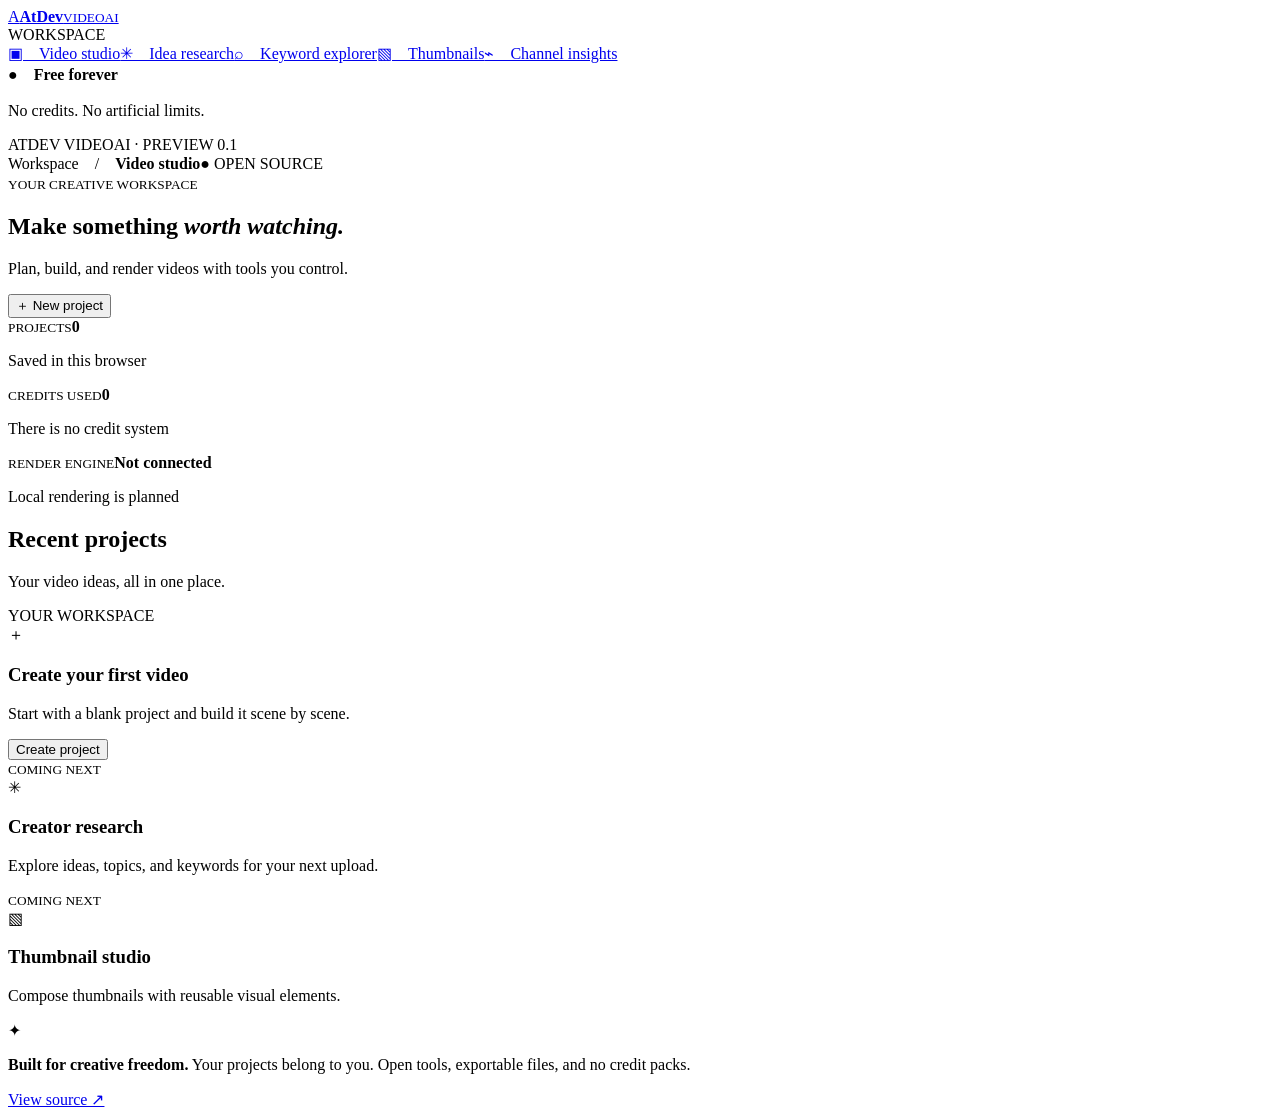
==== index.html @ 1d869035 "feat: add initial VideoAI studio interface" ====
<!doctype html>
<html lang="en">
<head>
<meta charset="UTF-8"><meta name="viewport" content="width=device-width,initial-scale=1">
<meta name="theme-color" content="#10131b"><meta name="description" content="AtDev VideoAI — open-source video creation without credits.">
<title>AtDev VideoAI Studio</title><link rel="stylesheet" href="styles.css">
</head>
<body>
<div class="layout">
<aside class="sidebar">
<a class="brand" href="#"><span class="mark">A</span><span><b>AtDev</b><small>VIDEOAI</small></span></a>
<div class="side-label">WORKSPACE</div>
<nav><a class="active" href="#studio">▣　Video studio</a><a href="#ideas">✳　Idea research</a><a href="#keywords">⌕　Keyword explorer</a><a href="#thumbs">▧　Thumbnails</a><a href="#insights">⌁　Channel insights</a></nav>
<div class="side-bottom"><div class="free"><b>●　Free forever</b><p>No credits. No artificial limits.</p></div><div class="side-label">ATDEV VIDEOAI · PREVIEW 0.1</div></div>
</aside>
<main id="studio">
<header><span>Workspace　/　<b>Video studio</b></span><span class="status">● OPEN SOURCE</span></header>
<section class="hero"><div><small>YOUR CREATIVE WORKSPACE</small><h1>Make something <em>worth watching.</em></h1><p>Plan, build, and render videos with tools you control.</p></div><button id="new">＋ New project</button></section>
<section class="stats"><article><small>PROJECTS</small><strong id="count">0</strong><p>Saved in this browser</p></article><article><small>CREDITS USED</small><strong class="green">0</strong><p>There is no credit system</p></article><article><small>RENDER ENGINE</small><strong class="engine">Not connected</strong><p>Local rendering is planned</p></article></section>
<section class="section-title"><div><h2>Recent projects</h2><p>Your video ideas, all in one place.</p></div><span>YOUR WORKSPACE</span></section>
<section class="cards" id="cards"><article class="create"><div class="plus">＋</div><h3>Create your first video</h3><p>Start with a blank project and build it scene by scene.</p><button class="secondary" id="start">Create project</button></article><article class="feature"><small>COMING NEXT</small><div class="symbol">✳</div><h3>Creator research</h3><p>Explore ideas, topics, and keywords for your next upload.</p></article><article class="feature purple"><small>COMING NEXT</small><div class="symbol">▧</div><h3>Thumbnail studio</h3><p>Compose thumbnails with reusable visual elements.</p></article></section>
<footer><span>✦</span><p><b>Built for creative freedom.</b> Your projects belong to you. Open tools, exportable files, and no credit packs.</p><a href="https://github.com/Reaccionador2Jeje/atdev-videoai">View source ↗</a></footer>
</main></div>
<dialog id="dialog"><form id="form"><div class="dialog-head"><div><small>NEW WORKSPACE</small><h2>Create a project</h2></div><button type="button" class="close" id="close">×</button></div><label for="name">Project name</label><input id="name" maxlength="70" placeholder="My awesome video" required><label for="format">Video format</label><select id="format"><option value="16:9">Landscape · 16:9</option><option value="9:16">Portrait · 9:16</option><option value="1:1">Square · 1:1</option></select><div class="actions"><button type="button" class="secondary" id="cancel">Cancel</button><button class="primary">Create project</button></div></form></dialog>
<script src="app.js"></script>
</body></html>
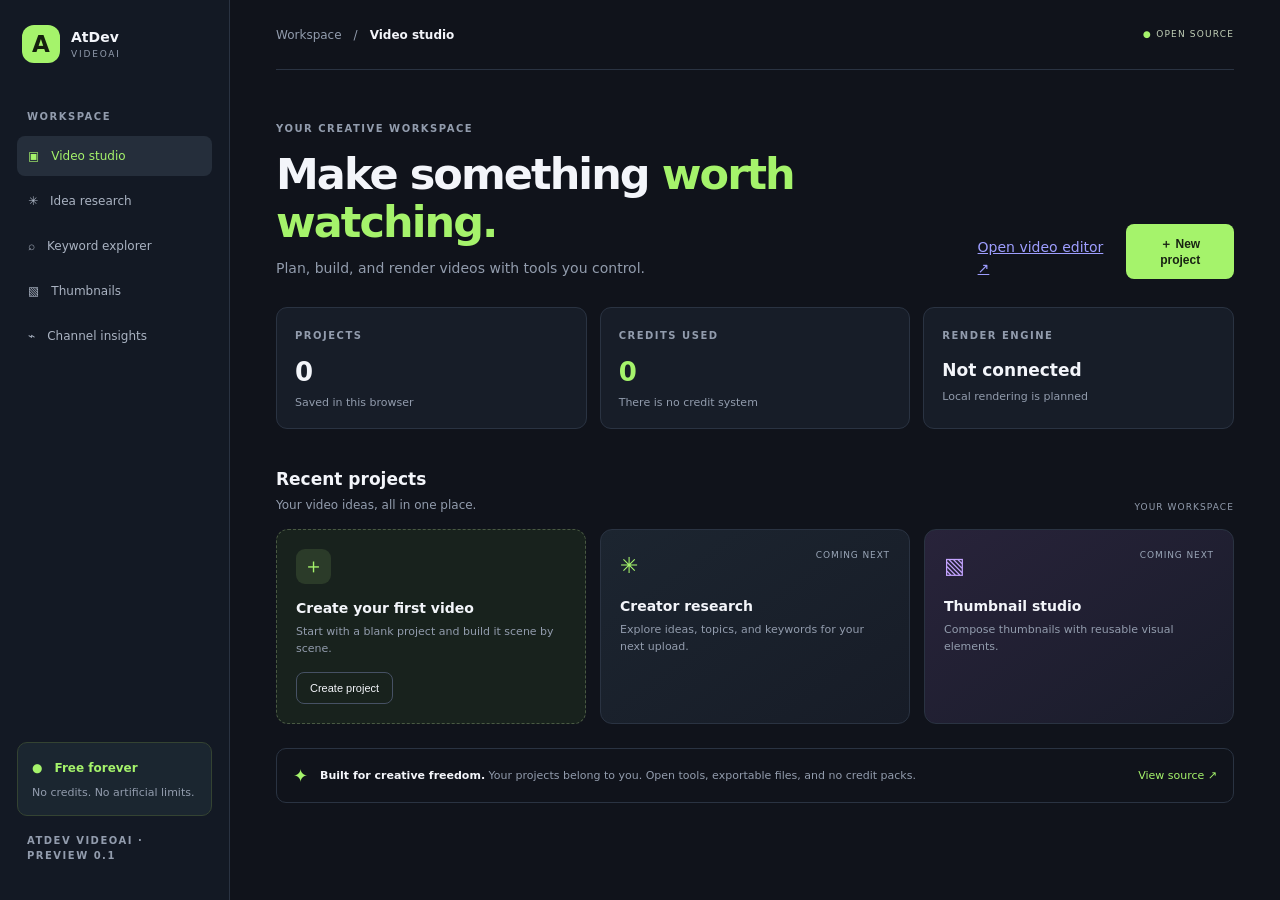
==== commit 393fe6c1: "feat(studio): link dashboard to video editor" ====
--- a/index.html
+++ b/index.html
@@ -15,7 +15,7 @@
 </aside>
 <main id="studio">
 <header><span>Workspace　/　<b>Video studio</b></span><span class="status">● OPEN SOURCE</span></header>
-<section class="hero"><div><small>YOUR CREATIVE WORKSPACE</small><h1>Make something <em>worth watching.</em></h1><p>Plan, build, and render videos with tools you control.</p></div><button id="new">＋ New project</button></section>
+<section class="hero"><div><small>YOUR CREATIVE WORKSPACE</small><h1>Make something <em>worth watching.</em></h1><p>Plan, build, and render videos with tools you control.</p></div><a class="open-editor" href="editor.html">Open video editor ↗</a><button id="new">＋ New project</button></section>
 <section class="stats"><article><small>PROJECTS</small><strong id="count">0</strong><p>Saved in this browser</p></article><article><small>CREDITS USED</small><strong class="green">0</strong><p>There is no credit system</p></article><article><small>RENDER ENGINE</small><strong class="engine">Not connected</strong><p>Local rendering is planned</p></article></section>
 <section class="section-title"><div><h2>Recent projects</h2><p>Your video ideas, all in one place.</p></div><span>YOUR WORKSPACE</span></section>
 <section class="cards" id="cards"><article class="create"><div class="plus">＋</div><h3>Create your first video</h3><p>Start with a blank project and build it scene by scene.</p><button class="secondary" id="start">Create project</button></article><article class="feature"><small>COMING NEXT</small><div class="symbol">✳</div><h3>Creator research</h3><p>Explore ideas, topics, and keywords for your next upload.</p></article><article class="feature purple"><small>COMING NEXT</small><div class="symbol">▧</div><h3>Thumbnail studio</h3><p>Compose thumbnails with reusable visual elements.</p></article></section>
--- a/styles.css
+++ b/styles.css
@@ -0,0 +1 @@
+:root{color-scheme:dark;--bg:#10131b;--panel:#171d28;--line:#2a3342;--muted:#929cad;--text:#f3f5fa;--lime:#a5f36b}*{box-sizing:border-box}body{margin:0;background:var(--bg);color:var(--text);font:14px/1.5 Inter,system-ui,sans-serif}.layout{min-height:100vh}.sidebar{position:fixed;inset:0 auto 0 0;width:230px;background:#131924;border-right:1px solid var(--line);padding:25px 17px;display:flex;flex-direction:column}.brand{display:flex;align-items:center;gap:11px;color:var(--text);text-decoration:none;margin:0 0 46px 5px}.mark{width:38px;height:38px;border-radius:12px;background:var(--lime);color:#14200e;display:grid;place-items:center;font-size:23px;font-weight:900}.brand b,.brand small{display:block}.brand small{font-size:9px;letter-spacing:.2em;color:var(--muted)}.side-label,.hero small,.stats small{font-size:10px;letter-spacing:.15em;font-weight:750;color:var(--muted)}.side-label{padding:0 10px 12px}.sidebar nav{display:grid;gap:5px}.sidebar nav a{padding:11px;border-radius:8px;text-decoration:none;color:#aab3c2;font-size:12px}.sidebar nav a.active{background:#252e3b;color:var(--lime)}.sidebar nav a:hover{background:#202938}.side-bottom{margin-top:auto}.free{padding:14px;background:#1b2630;border:1px solid #344332;border-radius:10px;margin-bottom:17px}.free b{font-size:12px;color:var(--lime)}.free p{font-size:11px;color:var(--muted);margin:7px 0 0}main{margin-left:230px;padding:0 46px 32px;max-width:1500px}header{height:70px;border-bottom:1px solid var(--line);display:flex;align-items:center;justify-content:space-between;color:var(--muted);font-size:12px}header b{color:var(--text)}.status{font-size:9px;letter-spacing:.13em;color:#c2d0b8}.status:first-letter{color:var(--lime)}.hero{padding:47px 0 28px;display:flex;justify-content:space-between;align-items:end;gap:20px}.hero h1{font-size:clamp(28px,4vw,43px);letter-spacing:-.045em;line-height:1.12;margin:12px 0}.hero h1 em{font-style:normal;color:var(--lime)}.hero p,.section-title p{color:var(--muted);margin:0}.primary,.hero button{background:var(--lime);color:#182313;border:0;border-radius:8px;padding:12px 16px;font-weight:700;font-size:12px;cursor:pointer}.stats{display:grid;grid-template-columns:repeat(3,minmax(0,1fr));gap:13px}.stats article{background:var(--panel);border:1px solid var(--line);border-radius:11px;padding:16px 18px}.stats strong{display:block;font-size:26px;margin:8px 0 0}.stats p,.feature p,.create p{font-size:11px;color:var(--muted);margin:3px 0 0}.stats .green{color:var(--lime)}.stats .engine{font-size:17px;margin:13px 0 5px}.section-title{display:flex;justify-content:space-between;align-items:end;margin:38px 0 15px}.section-title h2{font-size:17px;margin:0 0 4px}.section-title p{font-size:12px}.section-title>span{font-size:9px;color:var(--muted);letter-spacing:.12em}.cards{display:grid;grid-template-columns:repeat(3,minmax(0,1fr));gap:14px}.create,.feature{min-height:195px;border-radius:12px;padding:19px;background:var(--panel);border:1px solid var(--line)}.create{background:#18221d;border-style:dashed;border-color:#495943}.plus{width:35px;height:35px;border-radius:9px;background:#2b3b29;color:var(--lime);display:grid;place-items:center;font-size:21px}.create h3,.feature h3{font-size:14px;margin:14px 0 5px}.secondary{margin-top:15px;background:transparent;border:1px solid #465164;border-radius:8px;color:var(--text);padding:9px 13px;font-size:11px;cursor:pointer}.secondary:hover{border-color:var(--lime);color:var(--lime)}.feature{background:linear-gradient(145deg,#1c2530,#171c27)}.feature>small{float:right;color:#9aa6b8;font-size:9px;letter-spacing:.1em}.symbol{font-size:22px;color:var(--lime)}.purple{background:linear-gradient(145deg,#28233a,#191c2a)}.purple .symbol{color:#c4a4ff}footer{margin-top:24px;border:1px solid var(--line);border-radius:10px;padding:13px 16px;display:flex;align-items:center;gap:12px;color:var(--muted);font-size:11px}footer>span{color:var(--lime);font-size:18px}footer p{flex:1;margin:0}footer b{color:var(--text)}footer a{color:var(--lime);text-decoration:none;white-space:nowrap}.project{min-height:145px}.project h3{overflow-wrap:anywhere}dialog{width:min(430px,calc(100% - 30px));border:1px solid #394355;border-radius:14px;background:#1a202c;color:var(--text);padding:23px}dialog::backdrop{background:#070a10bb;backdrop-filter:blur(4px)}.dialog-head{display:flex;justify-content:space-between;margin-bottom:20px}.dialog-head small{color:var(--muted);letter-spacing:.15em;font-size:10px}.dialog-head h2{margin:5px 0;font-size:21px}.close{background:none;border:0;color:var(--muted);font-size:25px;cursor:pointer}label{display:block;color:#c4ccda;font-size:11px;margin:14px 0 7px}input,select{width:100%;padding:12px;border-radius:8px;border:1px solid #394355;background:#111722;color:var(--text);font:inherit}.actions{display:flex;justify-content:end;gap:9px;margin-top:22px}.actions .secondary{margin:0}.actions .primary{font-size:11px}@media(max-width:900px){.sidebar{width:185px}main{margin-left:185px;padding:0 24px 25px}.cards{grid-template-columns:repeat(2,minmax(0,1fr))}}@media(max-width:620px){.sidebar{position:static;width:auto;padding:13px 16px;border:0;border-bottom:1px solid var(--line)}.brand{margin:0}.side-label,.sidebar nav,.side-bottom{display:none}main{margin:0;padding:0 16px 24px}header{height:53px}.hero{padding:30px 0 22px;align-items:stretch;flex-direction:column}.hero button{width:100%}.stats,.cards{grid-template-columns:1fr}.stats article{padding:12px 15px}.stats strong{font-size:22px}.create,.feature{min-height:160px}.section-title{margin-top:28px}footer{align-items:start;flex-wrap:wrap}footer p{flex-basis:calc(100% - 35px)}footer a{margin-left:30px}}
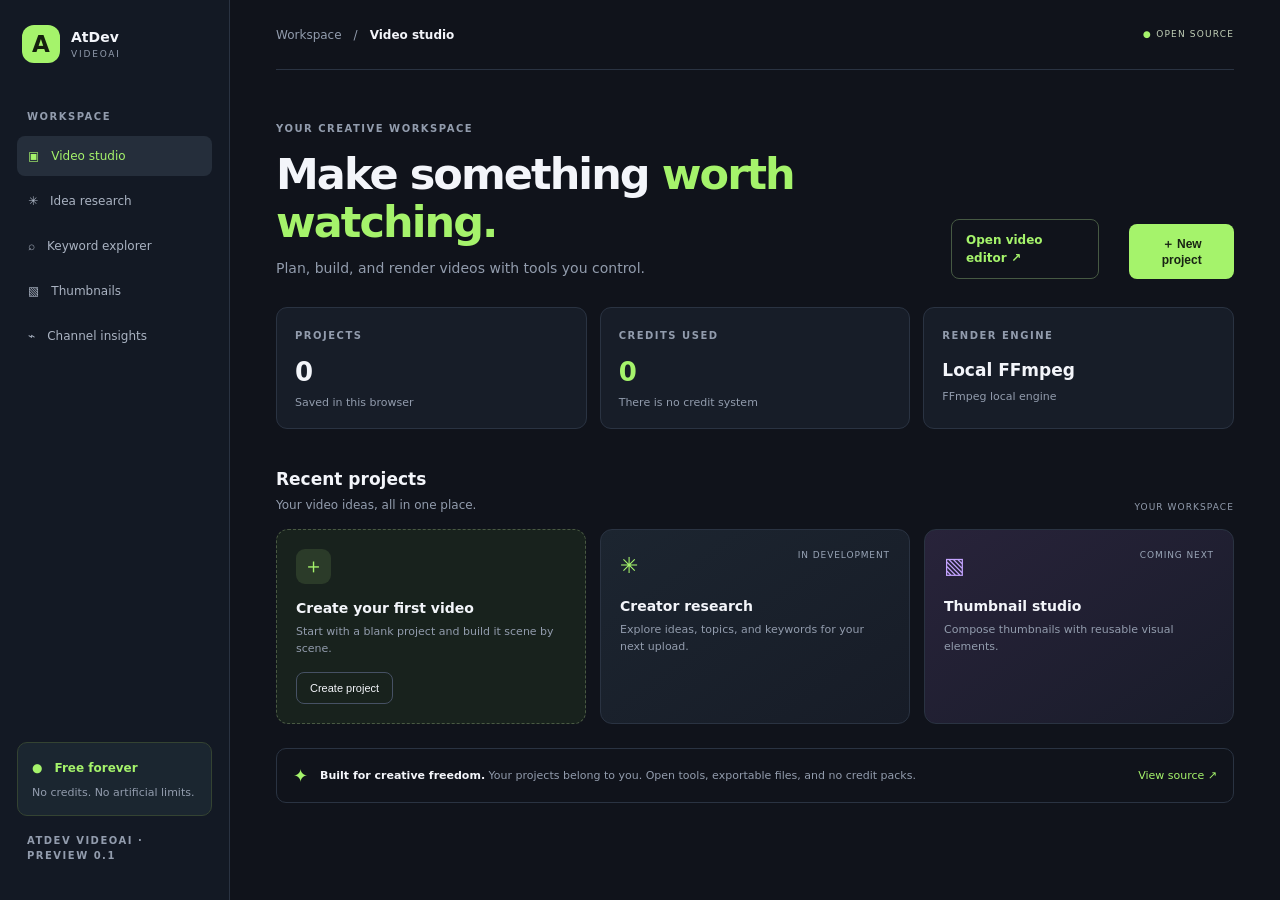
==== commit 273ab03b: "chore(studio): refresh dashboard engine status" ====
--- a/index.html
+++ b/index.html
@@ -16,9 +16,9 @@
 <main id="studio">
 <header><span>Workspace　/　<b>Video studio</b></span><span class="status">● OPEN SOURCE</span></header>
 <section class="hero"><div><small>YOUR CREATIVE WORKSPACE</small><h1>Make something <em>worth watching.</em></h1><p>Plan, build, and render videos with tools you control.</p></div><a class="open-editor" href="editor.html">Open video editor ↗</a><button id="new">＋ New project</button></section>
-<section class="stats"><article><small>PROJECTS</small><strong id="count">0</strong><p>Saved in this browser</p></article><article><small>CREDITS USED</small><strong class="green">0</strong><p>There is no credit system</p></article><article><small>RENDER ENGINE</small><strong class="engine">Not connected</strong><p>Local rendering is planned</p></article></section>
+<section class="stats"><article><small>PROJECTS</small><strong id="count">0</strong><p>Saved in this browser</p></article><article><small>CREDITS USED</small><strong class="green">0</strong><p>There is no credit system</p></article><article><small>RENDER ENGINE</small><strong class="engine">Local FFmpeg</strong><p>FFmpeg local engine</p></article></section>
 <section class="section-title"><div><h2>Recent projects</h2><p>Your video ideas, all in one place.</p></div><span>YOUR WORKSPACE</span></section>
-<section class="cards" id="cards"><article class="create"><div class="plus">＋</div><h3>Create your first video</h3><p>Start with a blank project and build it scene by scene.</p><button class="secondary" id="start">Create project</button></article><article class="feature"><small>COMING NEXT</small><div class="symbol">✳</div><h3>Creator research</h3><p>Explore ideas, topics, and keywords for your next upload.</p></article><article class="feature purple"><small>COMING NEXT</small><div class="symbol">▧</div><h3>Thumbnail studio</h3><p>Compose thumbnails with reusable visual elements.</p></article></section>
+<section class="cards" id="cards"><article class="create"><div class="plus">＋</div><h3>Create your first video</h3><p>Start with a blank project and build it scene by scene.</p><button class="secondary" id="start">Create project</button></article><article class="feature"><small>IN DEVELOPMENT</small><div class="symbol">✳</div><h3>Creator research</h3><p>Explore ideas, topics, and keywords for your next upload.</p></article><article class="feature purple"><small>COMING NEXT</small><div class="symbol">▧</div><h3>Thumbnail studio</h3><p>Compose thumbnails with reusable visual elements.</p></article></section>
 <footer><span>✦</span><p><b>Built for creative freedom.</b> Your projects belong to you. Open tools, exportable files, and no credit packs.</p><a href="https://github.com/Reaccionador2Jeje/atdev-videoai">View source ↗</a></footer>
 </main></div>
 <dialog id="dialog"><form id="form"><div class="dialog-head"><div><small>NEW WORKSPACE</small><h2>Create a project</h2></div><button type="button" class="close" id="close">×</button></div><label for="name">Project name</label><input id="name" maxlength="70" placeholder="My awesome video" required><label for="format">Video format</label><select id="format"><option value="16:9">Landscape · 16:9</option><option value="9:16">Portrait · 9:16</option><option value="1:1">Square · 1:1</option></select><div class="actions"><button type="button" class="secondary" id="cancel">Cancel</button><button class="primary">Create project</button></div></form></dialog>
--- a/styles.css
+++ b/styles.css
@@ -1 +1,2 @@
-:root{color-scheme:dark;--bg:#10131b;--panel:#171d28;--line:#2a3342;--muted:#929cad;--text:#f3f5fa;--lime:#a5f36b}*{box-sizing:border-box}body{margin:0;background:var(--bg);color:var(--text);font:14px/1.5 Inter,system-ui,sans-serif}.layout{min-height:100vh}.sidebar{position:fixed;inset:0 auto 0 0;width:230px;background:#131924;border-right:1px solid var(--line);padding:25px 17px;display:flex;flex-direction:column}.brand{display:flex;align-items:center;gap:11px;color:var(--text);text-decoration:none;margin:0 0 46px 5px}.mark{width:38px;height:38px;border-radius:12px;background:var(--lime);color:#14200e;display:grid;place-items:center;font-size:23px;font-weight:900}.brand b,.brand small{display:block}.brand small{font-size:9px;letter-spacing:.2em;color:var(--muted)}.side-label,.hero small,.stats small{font-size:10px;letter-spacing:.15em;font-weight:750;color:var(--muted)}.side-label{padding:0 10px 12px}.sidebar nav{display:grid;gap:5px}.sidebar nav a{padding:11px;border-radius:8px;text-decoration:none;color:#aab3c2;font-size:12px}.sidebar nav a.active{background:#252e3b;color:var(--lime)}.sidebar nav a:hover{background:#202938}.side-bottom{margin-top:auto}.free{padding:14px;background:#1b2630;border:1px solid #344332;border-radius:10px;margin-bottom:17px}.free b{font-size:12px;color:var(--lime)}.free p{font-size:11px;color:var(--muted);margin:7px 0 0}main{margin-left:230px;padding:0 46px 32px;max-width:1500px}header{height:70px;border-bottom:1px solid var(--line);display:flex;align-items:center;justify-content:space-between;color:var(--muted);font-size:12px}header b{color:var(--text)}.status{font-size:9px;letter-spacing:.13em;color:#c2d0b8}.status:first-letter{color:var(--lime)}.hero{padding:47px 0 28px;display:flex;justify-content:space-between;align-items:end;gap:20px}.hero h1{font-size:clamp(28px,4vw,43px);letter-spacing:-.045em;line-height:1.12;margin:12px 0}.hero h1 em{font-style:normal;color:var(--lime)}.hero p,.section-title p{color:var(--muted);margin:0}.primary,.hero button{background:var(--lime);color:#182313;border:0;border-radius:8px;padding:12px 16px;font-weight:700;font-size:12px;cursor:pointer}.stats{display:grid;grid-template-columns:repeat(3,minmax(0,1fr));gap:13px}.stats article{background:var(--panel);border:1px solid var(--line);border-radius:11px;padding:16px 18px}.stats strong{display:block;font-size:26px;margin:8px 0 0}.stats p,.feature p,.create p{font-size:11px;color:var(--muted);margin:3px 0 0}.stats .green{color:var(--lime)}.stats .engine{font-size:17px;margin:13px 0 5px}.section-title{display:flex;justify-content:space-between;align-items:end;margin:38px 0 15px}.section-title h2{font-size:17px;margin:0 0 4px}.section-title p{font-size:12px}.section-title>span{font-size:9px;color:var(--muted);letter-spacing:.12em}.cards{display:grid;grid-template-columns:repeat(3,minmax(0,1fr));gap:14px}.create,.feature{min-height:195px;border-radius:12px;padding:19px;background:var(--panel);border:1px solid var(--line)}.create{background:#18221d;border-style:dashed;border-color:#495943}.plus{width:35px;height:35px;border-radius:9px;background:#2b3b29;color:var(--lime);display:grid;place-items:center;font-size:21px}.create h3,.feature h3{font-size:14px;margin:14px 0 5px}.secondary{margin-top:15px;background:transparent;border:1px solid #465164;border-radius:8px;color:var(--text);padding:9px 13px;font-size:11px;cursor:pointer}.secondary:hover{border-color:var(--lime);color:var(--lime)}.feature{background:linear-gradient(145deg,#1c2530,#171c27)}.feature>small{float:right;color:#9aa6b8;font-size:9px;letter-spacing:.1em}.symbol{font-size:22px;color:var(--lime)}.purple{background:linear-gradient(145deg,#28233a,#191c2a)}.purple .symbol{color:#c4a4ff}footer{margin-top:24px;border:1px solid var(--line);border-radius:10px;padding:13px 16px;display:flex;align-items:center;gap:12px;color:var(--muted);font-size:11px}footer>span{color:var(--lime);font-size:18px}footer p{flex:1;margin:0}footer b{color:var(--text)}footer a{color:var(--lime);text-decoration:none;white-space:nowrap}.project{min-height:145px}.project h3{overflow-wrap:anywhere}dialog{width:min(430px,calc(100% - 30px));border:1px solid #394355;border-radius:14px;background:#1a202c;color:var(--text);padding:23px}dialog::backdrop{background:#070a10bb;backdrop-filter:blur(4px)}.dialog-head{display:flex;justify-content:space-between;margin-bottom:20px}.dialog-head small{color:var(--muted);letter-spacing:.15em;font-size:10px}.dialog-head h2{margin:5px 0;font-size:21px}.close{background:none;border:0;color:var(--muted);font-size:25px;cursor:pointer}label{display:block;color:#c4ccda;font-size:11px;margin:14px 0 7px}input,select{width:100%;padding:12px;border-radius:8px;border:1px solid #394355;background:#111722;color:var(--text);font:inherit}.actions{display:flex;justify-content:end;gap:9px;margin-top:22px}.actions .secondary{margin:0}.actions .primary{font-size:11px}@media(max-width:900px){.sidebar{width:185px}main{margin-left:185px;padding:0 24px 25px}.cards{grid-template-columns:repeat(2,minmax(0,1fr))}}@media(max-width:620px){.sidebar{position:static;width:auto;padding:13px 16px;border:0;border-bottom:1px solid var(--line)}.brand{margin:0}.side-label,.sidebar nav,.side-bottom{display:none}main{margin:0;padding:0 16px 24px}header{height:53px}.hero{padding:30px 0 22px;align-items:stretch;flex-direction:column}.hero button{width:100%}.stats,.cards{grid-template-columns:1fr}.stats article{padding:12px 15px}.stats strong{font-size:22px}.create,.feature{min-height:160px}.section-title{margin-top:28px}footer{align-items:start;flex-wrap:wrap}footer p{flex-basis:calc(100% - 35px)}footer a{margin-left:30px}}+:root{color-scheme:dark;--bg:#10131b;--panel:#171d28;--line:#2a3342;--muted:#929cad;--text:#f3f5fa;--lime:#a5f36b}*{box-sizing:border-box}body{margin:0;background:var(--bg);color:var(--text);font:14px/1.5 Inter,system-ui,sans-serif}.layout{min-height:100vh}.sidebar{position:fixed;inset:0 auto 0 0;width:230px;background:#131924;border-right:1px solid var(--line);padding:25px 17px;display:flex;flex-direction:column}.brand{display:flex;align-items:center;gap:11px;color:var(--text);text-decoration:none;margin:0 0 46px 5px}.mark{width:38px;height:38px;border-radius:12px;background:var(--lime);color:#14200e;display:grid;place-items:center;font-size:23px;font-weight:900}.brand b,.brand small{display:block}.brand small{font-size:9px;letter-spacing:.2em;color:var(--muted)}.side-label,.hero small,.stats small{font-size:10px;letter-spacing:.15em;font-weight:750;color:var(--muted)}.side-label{padding:0 10px 12px}.sidebar nav{display:grid;gap:5px}.sidebar nav a{padding:11px;border-radius:8px;text-decoration:none;color:#aab3c2;font-size:12px}.sidebar nav a.active{background:#252e3b;color:var(--lime)}.sidebar nav a:hover{background:#202938}.side-bottom{margin-top:auto}.free{padding:14px;background:#1b2630;border:1px solid #344332;border-radius:10px;margin-bottom:17px}.free b{font-size:12px;color:var(--lime)}.free p{font-size:11px;color:var(--muted);margin:7px 0 0}main{margin-left:230px;padding:0 46px 32px;max-width:1500px}header{height:70px;border-bottom:1px solid var(--line);display:flex;align-items:center;justify-content:space-between;color:var(--muted);font-size:12px}header b{color:var(--text)}.status{font-size:9px;letter-spacing:.13em;color:#c2d0b8}.status:first-letter{color:var(--lime)}.hero{padding:47px 0 28px;display:flex;justify-content:space-between;align-items:end;gap:20px}.hero h1{font-size:clamp(28px,4vw,43px);letter-spacing:-.045em;line-height:1.12;margin:12px 0}.hero h1 em{font-style:normal;color:var(--lime)}.hero p,.section-title p{color:var(--muted);margin:0}.primary,.hero button{background:var(--lime);color:#182313;border:0;border-radius:8px;padding:12px 16px;font-weight:700;font-size:12px;cursor:pointer}.stats{display:grid;grid-template-columns:repeat(3,minmax(0,1fr));gap:13px}.stats article{background:var(--panel);border:1px solid var(--line);border-radius:11px;padding:16px 18px}.stats strong{display:block;font-size:26px;margin:8px 0 0}.stats p,.feature p,.create p{font-size:11px;color:var(--muted);margin:3px 0 0}.stats .green{color:var(--lime)}.stats .engine{font-size:17px;margin:13px 0 5px}.section-title{display:flex;justify-content:space-between;align-items:end;margin:38px 0 15px}.section-title h2{font-size:17px;margin:0 0 4px}.section-title p{font-size:12px}.section-title>span{font-size:9px;color:var(--muted);letter-spacing:.12em}.cards{display:grid;grid-template-columns:repeat(3,minmax(0,1fr));gap:14px}.create,.feature{min-height:195px;border-radius:12px;padding:19px;background:var(--panel);border:1px solid var(--line)}.create{background:#18221d;border-style:dashed;border-color:#495943}.plus{width:35px;height:35px;border-radius:9px;background:#2b3b29;color:var(--lime);display:grid;place-items:center;font-size:21px}.create h3,.feature h3{font-size:14px;margin:14px 0 5px}.secondary{margin-top:15px;background:transparent;border:1px solid #465164;border-radius:8px;color:var(--text);padding:9px 13px;font-size:11px;cursor:pointer}.secondary:hover{border-color:var(--lime);color:var(--lime)}.feature{background:linear-gradient(145deg,#1c2530,#171c27)}.feature>small{float:right;color:#9aa6b8;font-size:9px;letter-spacing:.1em}.symbol{font-size:22px;color:var(--lime)}.purple{background:linear-gradient(145deg,#28233a,#191c2a)}.purple .symbol{color:#c4a4ff}footer{margin-top:24px;border:1px solid var(--line);border-radius:10px;padding:13px 16px;display:flex;align-items:center;gap:12px;color:var(--muted);font-size:11px}footer>span{color:var(--lime);font-size:18px}footer p{flex:1;margin:0}footer b{color:var(--text)}footer a{color:var(--lime);text-decoration:none;white-space:nowrap}.project{min-height:145px}.project h3{overflow-wrap:anywhere}dialog{width:min(430px,calc(100% - 30px));border:1px solid #394355;border-radius:14px;background:#1a202c;color:var(--text);padding:23px}dialog::backdrop{background:#070a10bb;backdrop-filter:blur(4px)}.dialog-head{display:flex;justify-content:space-between;margin-bottom:20px}.dialog-head small{color:var(--muted);letter-spacing:.15em;font-size:10px}.dialog-head h2{margin:5px 0;font-size:21px}.close{background:none;border:0;color:var(--muted);font-size:25px;cursor:pointer}label{display:block;color:#c4ccda;font-size:11px;margin:14px 0 7px}input,select{width:100%;padding:12px;border-radius:8px;border:1px solid #394355;background:#111722;color:var(--text);font:inherit}.actions{display:flex;justify-content:end;gap:9px;margin-top:22px}.actions .secondary{margin:0}.actions .primary{font-size:11px}@media(max-width:900px){.sidebar{width:185px}main{margin-left:185px;padding:0 24px 25px}.cards{grid-template-columns:repeat(2,minmax(0,1fr))}}@media(max-width:620px){.sidebar{position:static;width:auto;padding:13px 16px;border:0;border-bottom:1px solid var(--line)}.brand{margin:0}.side-label,.sidebar nav,.side-bottom{display:none}main{margin:0;padding:0 16px 24px}header{height:53px}.hero{padding:30px 0 22px;align-items:stretch;flex-direction:column}.hero button{width:100%}.stats,.cards{grid-template-columns:1fr}.stats article{padding:12px 15px}.stats strong{font-size:22px}.create,.feature{min-height:160px}.section-title{margin-top:28px}footer{align-items:start;flex-wrap:wrap}footer p{flex-basis:calc(100% - 35px)}footer a{margin-left:30px}}
+.open-editor{display:inline-block;margin-right:10px;padding:11px 14px;border:1px solid #465943;border-radius:8px;color:var(--lime);text-decoration:none;font-size:12px;font-weight:650}.open-editor:hover{background:#202b23}@media(max-width:620px){.open-editor{margin:0;width:100%;text-align:center}}
